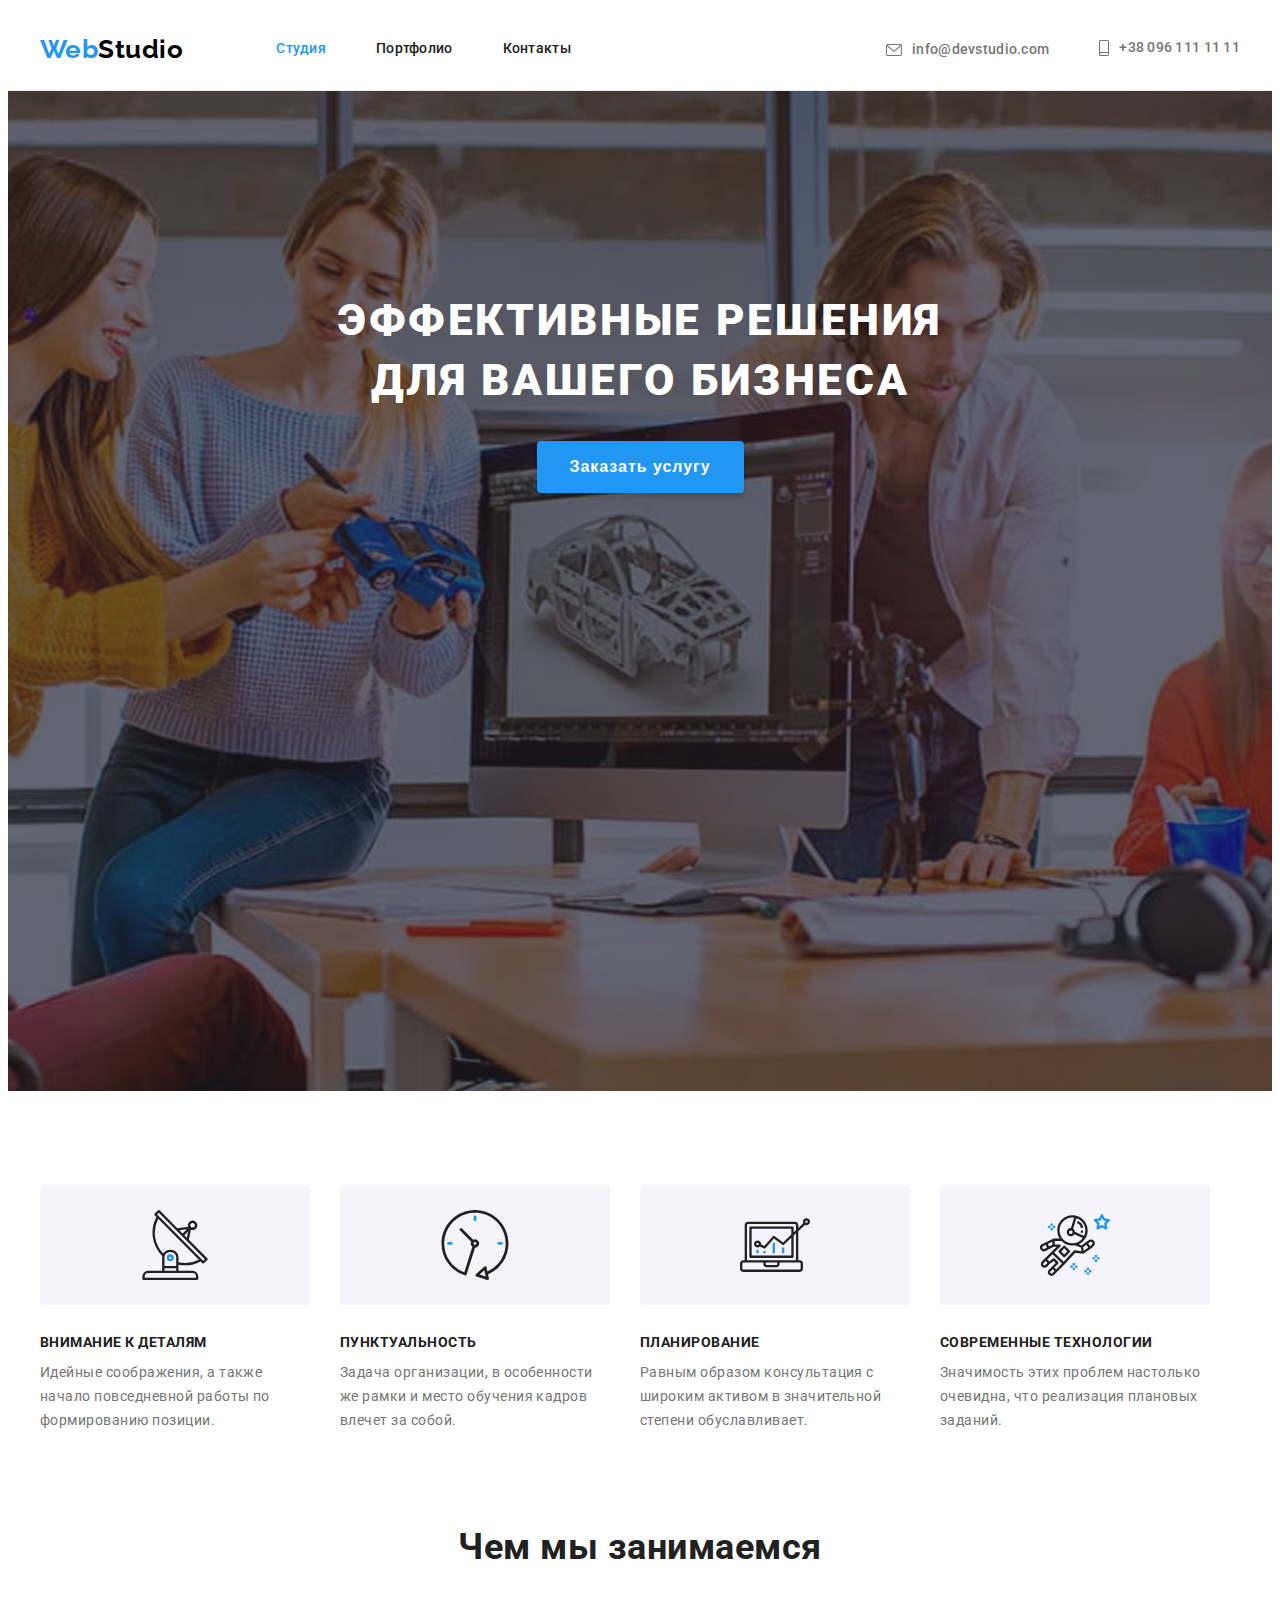
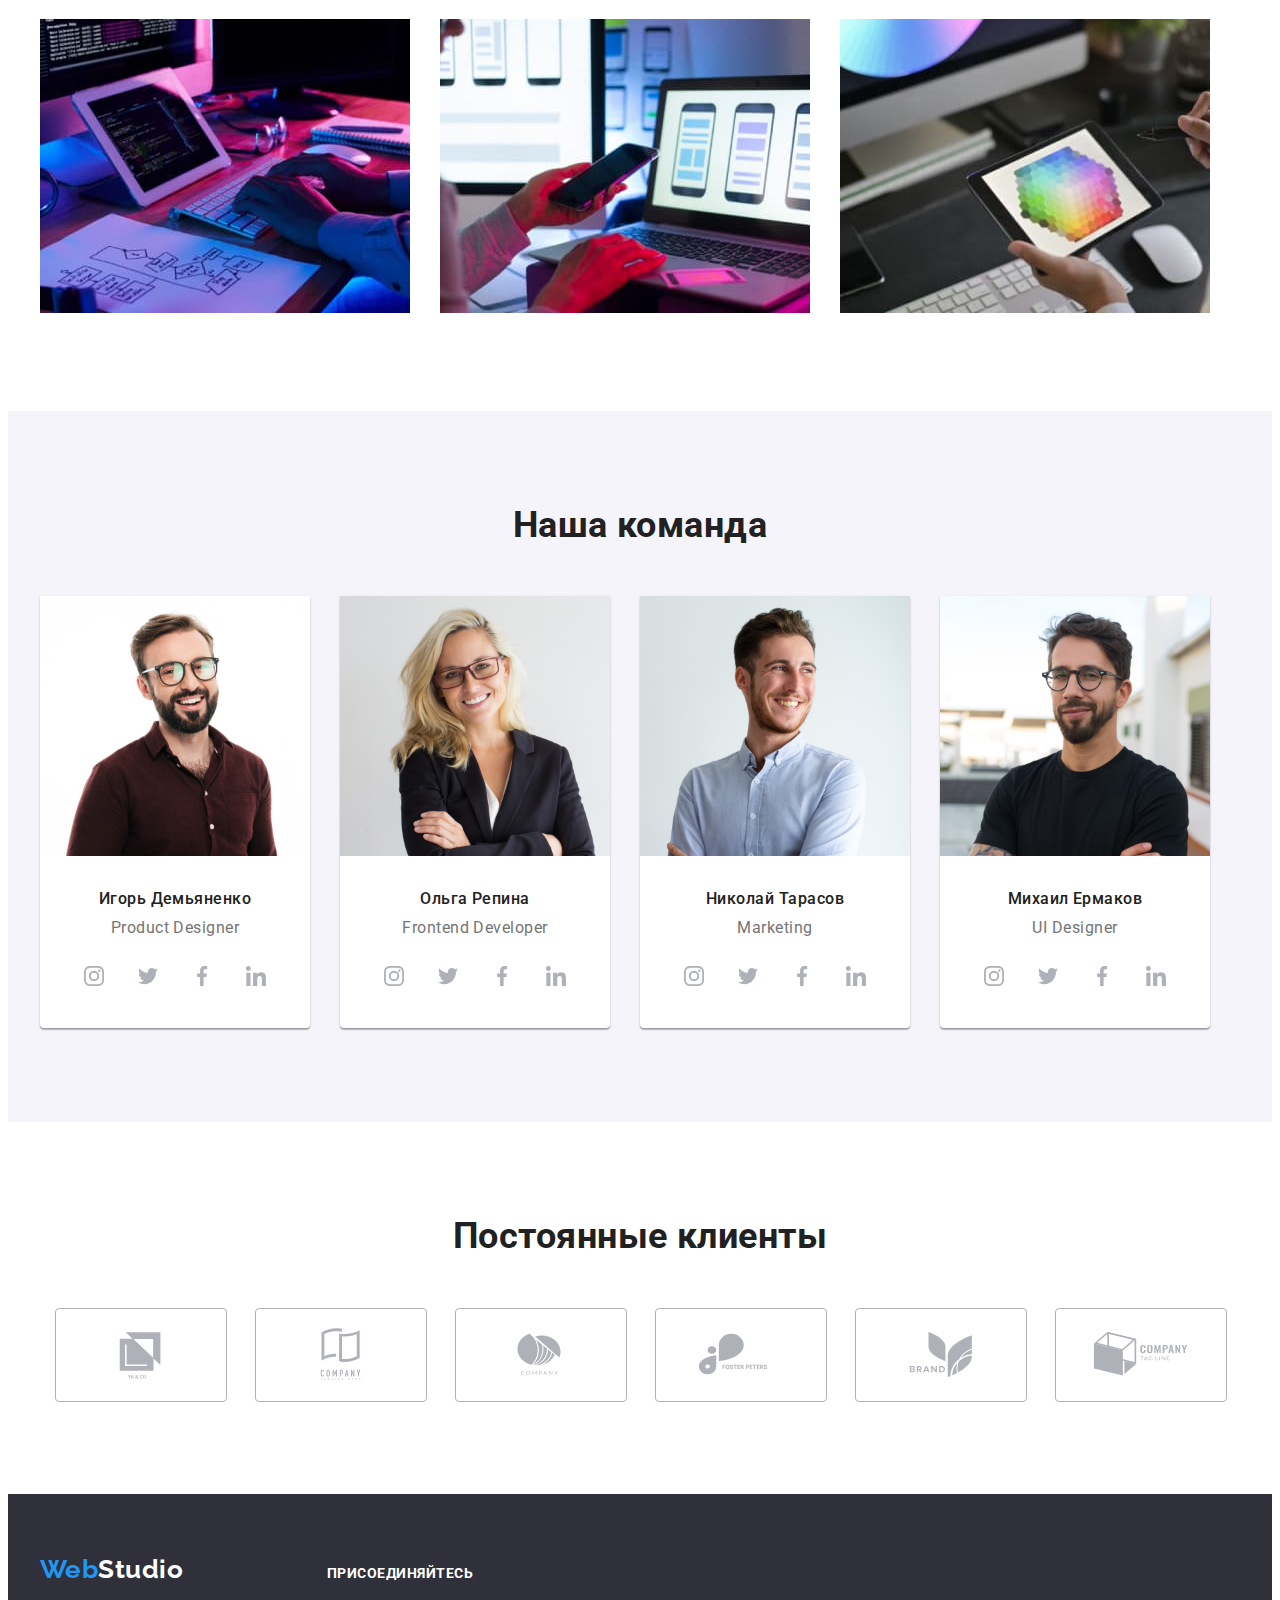
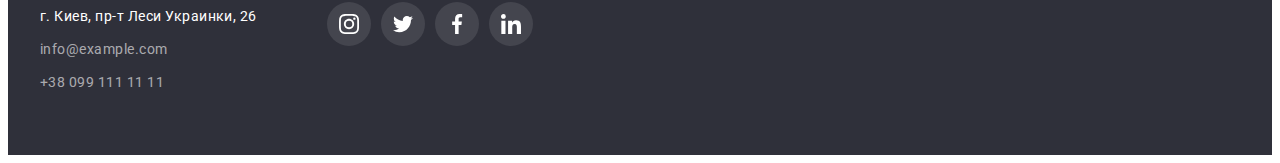
==== index.html @ 6a144b20 "add modul-4" ====
<!DOCTYPE html>
<html lang="ru">
  <head>
    <meta charset="UTF-8" />
    <meta http-equiv="X-UA-Compatible" content="IE=edge" />
    <meta name="viewport" content="width=device-width, initial-scale=1.0" />
    <link rel="preconnect" href="https://fonts.googleapis.com" />
    <link rel="preconnect" href="https://fonts.gstatic.com" crossorigin />
    <link
      href="https://fonts.googleapis.com/css2?family=Raleway:wght@700&family=Roboto:wght@400;500;700;900&display=swap"
      rel="stylesheet"
    />
    <title>Модуль 4</title>
    <link
      rel="stylesheet"
      href="https://cdnjs.cloudflare.com/ajax/libs/modern-normalize/1.1.0/modern-normalize.min.css"
      integrity="sha512-wpPYUAdjBVSE4KJnH1VR1HeZfpl1ub8YT/NKx4PuQ5NmX2tKuGu6U/JRp5y+Y8XG2tV+wKQpNHVUX03MfMFn9Q=="
      crossorigin="anonymous"
      referrerpolicy="no-referrer"
    />
    <link rel="stylesheet" href="./css/styles.css" />
  </head>
  <body>
    <!-- header -->
    <header class="header">
      <div class="container header-content">
        <nav class="container-nav">
          <a href="./index.html" class="header-logo link"><span class="header-logo-blue">Web</span>Studio</a>
          <ul class="header-list-nav list">
            <li class="header-item-nav"><a href="./index.html" class="header-link link current">Студия</a></li>
            <li class="header-item-nav"><a href="./portfolio.html" class="header-link link">Портфолио</a></li>
            <li class="header-item-nav"><a href="./index.html" class="header-link link">Контакты</a></li>
          </ul>
        </nav>
        <ul class="header-list-contact list">
          <li class="header-item-contact">
            <a href="mailto:info@devstudio.com" class="header-link-contact link">
              <svg class="icon-email" width="16" height="12">
                <use href="./imges/sprite.svg#icon-email"/></use></svg
              >info@devstudio.com</a
            >
          </li>
          <li class="header-item-contact">
            <a href="tel:+380961111111" class="header-link-contact link">
              <svg class="icon-tel" width="10" height="16">
                <use href="./imges/sprite.svg#icon-tel"></use></svg
              >+38 096 111 11 11</a
            >
          </li>
        </ul>
      </div>
    </header>

    <!-- hero -->
    <main>
      <section class="hero hero-container">
        <h1 class="hero-title">Эффективные решения для вашего бизнеса</h1>
        <button type="button" class="hero-button">Заказать услугу</button>
      </section>

      <!-- feature -->
      <section class="feature">
        <div class="container">
          <h2 class="feature-title hiden">Oсобености</h2>
          <ul class="feature-list list feature-content">
            <li class="feature-item">
              <div class="feature-icons">
                <svg width="70" height="70">
                  <use href="./imges/sprite.svg#icon-antenna"></use>
                </svg>
              </div>
              <h3 class="feature-item-title">Внимание к деталям</h3>
              <p class="feature-item-text">
                Идейные соображения, а также начало повседневной работы по формированию позиции.
              </p>
            </li>
            <li class="feature-item">
              <div class="feature-icons" >
                <svg width="70" height="70">
                  <use href="./imges/sprite.svg#icon-clock"></use>
                </svg>
              </div>
              <h3 class="feature-item-title">Пунктуальность</h3>
              <p class="feature-item-text">
                Задача организации, в особенности же рамки и место обучения кадров влечет за собой.
              </p>
            </li>
            <li class="feature-item">
              <div class="feature-icons" >
                <svg width="70" height="70">
                  <use href="./imges/sprite.svg#icon-diagram"></use>
                </svg>
              </div>
              <h3 class="feature-item-title">Планирование</h3>
              <p class="feature-item-text">
                Равным образом консультация с широким активом в значительной степени обуславливает.
              </p>
            </li>
            <li class="feature-item">
              <div class="feature-icons">
                <svg width="70" height="70">
                  <use href="./imges/sprite.svg#icon-astronaut"></use>
                </svg>
              </div>
              <h3 class="feature-item-title">Современные технологии</h3>
              <p class="feature-item-text">
                Значимость этих проблем настолько очевидна, что реализация плановых заданий.
              </p>
            </li>
          </ul>
        </div>
      </section>

      <!-- company -->
      <section class="company">
        <div class="container">
          <h2 class="company-title">Чем мы занимаемся</h2>
          <ul class="company-list list">
            <li class="company-item">
              <img src="./imges/about_company1.jpg" alt="пишет код на компьютере" width="370" height="294" />
            </li>
            <li class="company-item">
              <img src="./imges/about_company2.jpg" alt="выбирает макет на компьютере" width="370" height="294" />
            </li>
            <li class="company-item">
              <img src="./imges/about_company3.jpg" alt="выбирает цвет на планшете" width="370" height="294" />
            </li>
          </ul>
        </div>
      </section>

      <!-- team -->
      <section class="team">
        <div class="container">
          <h2 class="team-title">Наша команда</h2>
          <ul class="team-list list">
            <li class="team-item">
              <img
                src="./imges/our_team1.jpg"
                class="team-img"
                alt="Сотрудник компании - Игорь Демьяненко"
                width="270"
                height="260"
              />
              <div class="team-content">
                <h3 class="team-item-title">Игорь Демьяненко</h3>
                <p class="team-item-text" lang="en">Product Designer</p>

                <ul class="team-list-icons list">
                  <li class="team-item-icons">
                    <a class="team-link-icons" href="/" aria-label="ссылка на instagram">
                      <svg class="icon-instagram" width="20" height="20">
                        <use href="./imges/sprite.svg#icon-instagram"></use>
                      </svg>
                    </a>
                  </li>
                  <li class="team-item-icons">
                    <a class="team-link-icons" href="/" aria-label="ссылка на twitter">
                      <svg class="icon-twitter" width="20" height="20">
                        <use href="./imges/sprite.svg#icon-twitter"></use>
                      </svg>
                    </a>
                  </li>
                  <li class="team-item-icons">
                    <a class="team-link-icons" href="/" aria-label="ссылка на facebook">
                      <svg class="icon-facebook" width="20" height="20">
                        <use href="./imges/sprite.svg#icon-facebook"></use>
                      </svg>
                    </a>
                  </li>
                  <li class="team-item-icons">
                    <a class="team-link-icons" href="/" aria-label="ссылка на linkedin">
                      <svg class="icon-linkedin" width="20" height="20">
                        <use href="./imges/sprite.svg#icon-linkedin"></use>
                      </svg>
                    </a>
                  </li>
                </ul>
              </div>
            </li>
            <li class="team-item">
              <img
                src="./imges/our_team2.jpg"
                class="team-img"
                alt="Сотрудник компании - Ольга Репина"
                width="270"
                height="260"
              />
              <div class="team-content">
                <h3 class="team-item-title">Ольга Репина</h3>
                <p class="team-item-text" lang="en">Frontend Developer</p>

                <ul class="team-list-icons list">
                  <li class="team-item-icons">
                    <a class="team-link-icons" href="/" aria-label="ссылка на instagram">
                      <svg class="icon-instagram" width="20" height="20">
                        <use href="./imges/sprite.svg#icon-instagram"></use>
                      </svg>
                    </a>
                  </li>
                  <li class="team-item-icons">
                    <a class="team-link-icons" href="/" aria-label="ссылка на twitter">
                      <svg class="icon-twitter" width="20" height="20">
                        <use href="./imges/sprite.svg#icon-twitter"></use>
                      </svg>
                    </a>
                  </li>
                  <li class="team-item-icons">
                    <a class="team-link-icons" href="/" aria-label="ссылка на facebook">
                      <svg class="icon-facebook" width="20" height="20">
                        <use href="./imges/sprite.svg#icon-facebook"></use>
                      </svg>
                    </a>
                  </li>
                  <li class="team-item-icons">
                    <a class="team-link-icons" href="/" aria-label="ссылка на linkedin">
                      <svg class="icon-linkedin" width="20" height="20">
                        <use href="./imges/sprite.svg#icon-linkedin"></use>
                      </svg>
                    </a>
                  </li>
                </ul>
              </div>
            </li>
            <li class="team-item">
              <img
                src="./imges/our_team3.jpg"
                class="team-img"
                alt="Сотрудник компании - Николай Тарасов"
                width="270"
                height="260"
              />
              <div class="team-content">
                <h3 class="team-item-title">Николай Тарасов</h3>
                <p class="team-item-text" lang="en">Marketing</p>

                <ul class="team-list-icons list">
                  <li class="team-item-icons">
                    <a class="team-link-icons" href="/" aria-label="ссылка на instagram">
                      <svg class="icon-instagram" width="20" height="20">
                        <use href="./imges/sprite.svg#icon-instagram"></use>
                      </svg>
                    </a>
                  </li>
                  <li class="team-item-icons">
                    <a class="team-link-icons" href="/" aria-label="ссылка на twitter">
                      <svg class="icon-twitter" width="20" height="20">
                        <use href="./imges/sprite.svg#icon-twitter"></use>
                      </svg>
                    </a>
                  </li>
                  <li class="team-item-icons">
                    <a class="team-link-icons" href="/" aria-label="ссылка на facebook">
                      <svg class="icon-facebook" width="20" height="20">
                        <use href="./imges/sprite.svg#icon-facebook"></use>
                      </svg>
                    </a>
                  </li>
                  <li class="team-item-icons">
                    <a class="team-link-icons" href="/" aria-label="ссылка на linkedin">
                      <svg class="icon-linkedin" width="20" height="20">
                        <use href="./imges/sprite.svg#icon-linkedin"></use>
                      </svg>
                    </a>
                  </li>
                </ul>
              </div>
            </li>
            <li class="team-item">
              <img
                src="./imges/our_team4.jpg"
                class="team-img"
                alt="Сотрудник компании - Михаил Ермаков"
                width="270"
                height="260"
              />
              <div class="team-content">
                <h3 class="team-item-title">Михаил Ермаков</h3>
                <p class="team-item-text" lang="en">UI Designer</p>

                <ul class="team-list-icons list">
                  <li class="team-item-icons">
                    <a class="team-link-icons" href="/" aria-label="ссылка на instagram">
                      <svg class="icon-instagram" width="20" height="20">
                        <use href="./imges/sprite.svg#icon-instagram"></use>
                      </svg>
                    </a>
                  </li>
                  <li class="team-item-icons">
                    <a class="team-link-icons" href="/" aria-label="ссылка на twitter">
                      <svg class="icon-twitter" width="20" height="20">
                        <use href="./imges/sprite.svg#icon-twitter"></use>
                      </svg>
                    </a>
                  </li>
                  <li class="team-item-icons">
                    <a class="team-link-icons" href="/" aria-label="ссылка на facebook">
                      <svg class="icon-facebook" width="20" height="20">
                        <use href="./imges/sprite.svg#icon-facebook"></use>
                      </svg>
                    </a>
                  </li>
                  <li class="team-item-icons">
                    <a class="team-link-icons" href="/" aria-label="ссылка на linkedin">
                      <svg class="icon-linkedin" width="20" height="20">
                        <use href="./imges/sprite.svg#icon-linkedin"></use>
                      </svg>
                    </a>
                  </li>
                </ul>
              </div>
            </li>
          </ul>
        </div>
      </section>

      <!-- clients -->
      <section class="clients">
        <div class="container">
          <h2 class="clients-title">Постоянные клиенты</h2>
          <ul class="clients-list list">
            <li class="clients-item">
              <a class="clients-link link" href="/">
                <svg width="106" height="60">
                  <use href="./imges/sprite.svg#clients-icon-1"></use>
                </svg>
              </a>
            </li>
            <li class="clients-item">
              <a class="clients-link link" href="/">
                <svg width="106" height="60">
                  <use href="./imges/sprite.svg#clients-icon-2"></use>
                </svg>
              </a>
            </li>
            <li class="clients-item">
              <a class="clients-link link" href="/">
                <svg width="106" height="60">
                  <use href="./imges/sprite.svg#clients-icon-3"></use>
                </svg>
              </a>
            </li>
            <li class="clients-item">
              <a class="clients-link link" href="/">
                <svg width="106" height="60">
                  <use href="./imges/sprite.svg#clients-icon-4"></use>
                </svg>
              </a>
            </li>
            <li class="clients-item">
              <a class="clients-link link" href="/">
                <svg width="106" height="60">
                  <use href="./imges/sprite.svg#clients-icon-5"></use>
                </svg>
              </a>
            </li>
            <li class="clients-item">
              <a class="clients-link link" href="/">
                <svg width="106" height="60">
                  <use href="./imges/sprite.svg#clients-icon-6"></use>
                </svg>
              </a>
            </li>
          </ul>
        </div>
      </section>
    </main>

    <!-- footer -->
    <footer class="footer">
      <div class="container">
        <div class="footer-content">
          <a class="footer-logo link" href="./index.html"><span class="footer-logo-blue">Web</span>Studio</a>
          <address class="footer-address">
            <a
              href="https://goo.gl/maps/LMZink6fcVC9zRSU7"
              rel="noreferrer noopener nofollow"
              class="footer-link-address link"
              target="_blank"
              >г. Киев, пр-т Леси Украинки, 26</a
            >
          </address>
          <ul class="footer-list list">
            <li class="footer-item"><a href="mailto:info@example.com" class="footer-link link">info@example.com</a></li>
            <li class="footer-item"><a href="tel:+380991111111" class="footer-link link">+38 099 111 11 11</a></li>
          </ul>
        </div>
        <div class="footer-slogan">
          <h2 class="footer-title">присоединяйтесь</h2>
          <ul class="footer-list-icons list">
            <li class="footer-item-icons">
              <a class="footer-link-icons" href="/" aria-label="ссылка на instagram">
                <svg class="icon-instagram" width="20" height="20">
                  <use href="./imges/sprite.svg#icon-instagram"></use>
                </svg>
              </a>
            </li>
            <li class="footer-item-icons">
              <a class="footer-link-icons" href="/" aria-label="ссылка на twitter">
                <svg class="icon-twitter" width="20" height="20">
                  <use href="./imges/sprite.svg#icon-twitter"></use>
                </svg>
              </a>
            </li>
            <li class="footer-item-icons">
              <a class="footer-link-icons" href="/" aria-label="ссылка на facebook">
                <svg class="icon-facebook" width="20" height="20">
                  <use href="./imges/sprite.svg#icon-facebook"></use>
                </svg>
              </a>
            </li>
            <li class="footer-item-icons">
              <a class="footer-link-icons" href="/" aria-label="ссылка на linkedin">
                <svg class="icon-linkedin" width="20" height="20">
                  <use href="./imges/sprite.svg#icon-linkedin"></use>
                </svg>
              </a>
            </li>
          </ul>
        </div>
      </div>
    </footer>
  </body>
</html>
---- css/styles.css ----
:root {
  --team-background-color: #f5f4fa;
  --primory-title-color: #212121;
  --nav-text-color: #212121;
  --button-text-color: #212121;
  --secondary-title-color: #ffffff;
  --accent-button-text-color: #ffffff;
  --address-text-color: #ffffff;
  --hero-background-color: #2f303a;
  --footer-background-color: #2f303a;
  --all-text-color: #757575;
  --accent-color: #2196f3;
  --primory-logo-color: #2196f3;
  --secondary-logo-color: #000000;
  --footer-contact-color: rgba(255, 255, 255, 0.6);
  --header-contact-color: #757575;
  --feature-bc-icons: #f5f4fa;
  --icon-primory-color: #afb1b8;
  --icon-secondary-color: #ffffff;
  --border-color: #eeeeee;
}

body {
  font-family: "Roboto", sans-serif;
  color: var(--primory-title-color);
  letter-spacing: 0.03em;
}

p,
h1,
h2,
h3,
h4,
h5,
h6 {
  margin: 0;
}

ul {
  margin: 0;
  padding-left: 0;
}

.list {
  list-style: none;
}
.link {
  text-decoration: none;
}

.container {
  width: 1200px;
  margin: 0 auto;
  padding-left: 15px;
  padding-right: 15px;
}

.hiden {
  position: absolute;
  white-space: nowrap;
  width: 1px;
  height: 1px;
  overflow: hidden;
  border: 0;
  padding: 0;
  clip: rect(0 0 0 0);
  clip-path: inset(50%);
  margin: -1px;
}

/* ------------------------ header ------------------------*/
.header {
  border-bottom: 1px solid #ececec;
}

.header-content {
  display: flex;
  align-items: center;
}

.header-logo {
  padding-top: 24px;
  padding-bottom: 24px;
  font-family: "Raleway", sans-serif;
  font-weight: 700;
  font-size: 26px;
  line-height: 1.19;
  color: var(--secondary-logo-color);
  margin-right: 93px;
}

.container-nav {
  display: flex;
  align-items: center;
}

.header-logo-blue {
  color: var(--primory-logo-color);
}

.header-list-nav {
  display: flex;
}

.header-item-nav:not(:last-child) {
  margin-right: 50px;
}

.header-link {
  display: block;
  padding-top: 32px;
  padding-bottom: 32px;
  font-weight: 500;
  font-size: 14px;
  line-height: 1.14;
  letter-spacing: 0.02em;
  color: var(--nav-text-color);
}

.header-link:hover,
.header-link:focus {
  color: var(--accent-color);
}

.current {
  color: var(--accent-color);
}

.header-list-contact {
  display: flex;
  align-items: baseline;
  margin-left: auto;
}

.header-item-contact {
  margin-right: 50px;
}

.header-item-contact:last-child {
  margin-right: 0;
}

.header-link-contact {
  display: flex;
  align-items: center;
  width: 100%;
  height: 100%;
  padding-top: 32px;
  padding-bottom: 32px;
  font-weight: 500;
  font-size: 14px;
  line-height: 1.14;
  letter-spacing: 0.02em;
  color: var(--header-contact-color);
}

.header-link-contact:hover,
.header-link-contact:focus {
  color: var(--accent-color);
}

.icon-email,
.icon-tel {
  fill: currentColor;
  margin-right: 10px;
}
/* ------------------------ hero ------------------------*/

.hero {
  padding-top: 200px;
  padding-bottom: 200px;
  background-color: var(--hero-background-color);
}

.hero-container {
  max-width: 1600px;
  height: 600px;
  margin: 0 auto;
  background-image: linear-gradient(rgba(47, 48, 58, 0.4), rgba(47, 48, 58, 0.4)), url(../imges/hero.jpg);
  background-repeat: no-repeat;
  background-position: center;
  background-size: cover;
}

.hero-title {
  width: 669px;
  margin-bottom: 30px;
  font-weight: 900;
  font-size: 44px;
  line-height: 1.36;
  text-align: center;
  letter-spacing: 0.06em;
  text-transform: uppercase;
  color: var(--secondary-title-color);
  margin-right: auto;
  margin-left: auto;
}

.hero-button {
  margin: 0 auto;
  display: block;
  padding: 10px 32px;
  font-weight: 700;
  font-size: 16px;
  line-height: 1.88;
  cursor: pointer;
  text-align: center;
  letter-spacing: 0.06em;
  color: var(--accent-button-text-color);
  background-color: var(--accent-color);
  box-shadow: 0px 4px 4px rgba(0, 0, 0, 0.15);
  border-radius: 4px;
  border: 1px solid transparent;
}

/* ------------------------ feature ------------------------*/

.feature {
  padding-top: 94px;
}

.feature-content {
  display: flex;
}

.feature-item {
  width: 270px;
}

.feature-item:not(:last-child) {
  margin-right: 30px;
}

.feature-icons {
  background-color: var(--feature-bc-icons);
  height: 120px;
  display: flex;
  justify-content: center;
  align-items: center;
  border-radius: 4px;
  margin-bottom: 30px;
}

.feature-item-title {
  font-size: 14px;
  line-height: 1.14;
  text-transform: uppercase;
  margin-bottom: 10px;
}

.feature-item-text {
  font-size: 14px;
  line-height: 1.71;
  color: var(--all-text-color);
}

/* ------------------------ company ------------------------*/
.company {
  padding-top: 94px;
  padding-bottom: 94px;
}

.company-list {
  display: flex;
}

.company-item:not(:last-child) {
  margin-right: 30px;
}

.company-title {
  margin-bottom: 50px;
  font-size: 36px;
  line-height: 1.16;
  text-align: center;
}

/* ------------------------ team ------------------------*/
.team {
  padding-top: 94px;
  padding-bottom: 94px;
  background-color: var(--team-background-color);
}

.team-title {
  margin-bottom: 50px;
  font-size: 36px;
  line-height: 1.16;
  text-align: center;
}

.team-list {
  display: flex;
}

.team-item {
  width: 270px;
  background-color: #ffffff;
  box-shadow: 0px 1px 3px rgba(0, 0, 0, 0.12), 0px 1px 1px rgba(0, 0, 0, 0.14), 0px 2px 1px rgba(0, 0, 0, 0.2);
  border-radius: 0px 0px 4px 4px;
}

.team-item:not(:last-child) {
  margin-right: 30px;
}

.team-content {
  padding-top: 30px;
  padding-bottom: 30px;
}

.team-item-title {
  margin-bottom: 10px;
  font-weight: 500;
  font-size: 16px;
  line-height: 1.18;
  text-align: center;
}
.team-item-text {
  font-size: 16px;
  line-height: 1.18;
  text-align: center;
  color: var(--all-text-color);
}

.team-list-icons {
  display: flex;
  justify-content: center;
  margin-top: 16px;
}

.team-item-icons {
  width: 44px;
  height: 44px;
  margin-right: 10px;
}

.team-item-icons:last-child {
  margin-right: 0;
}

.team-link-icons {
  width: 100%;
  height: 100%;
  display: flex;
  justify-content: center;
  align-items: center;
  border-radius: 50%;
  fill: var(--icon-primory-color);
}

.team-link-icons:hover,
.team-link-icons:focus {
  background-color: var(--accent-color);
  fill: var(--icon-secondary-color);
}

/* ------------------------ clients ------------------------*/
.clients {
  padding-top: 94px;
  padding-bottom: 94px;
}

.clients-title {
  font-size: 36px;
  line-height: 1.16;
  text-align: center;
  color: var(--primory-title-color);
  margin-bottom: 50px;
}

.clients-list {
  display: flex;
  justify-content: center;
}

.clients-item {
  width: 170px;
  height: 92px;
  margin-right: 30px;
}

.clients-item:last-child {
  margin-right: 0;
}

.clients-link {
  width: 100%;
  height: 100%;
  display: flex;
  justify-content: center;
  align-items: center;
  border-radius: 4px;
  border: 1px solid #afb1b8;
  fill: var(--icon-primory-color);
}

.clients-link:hover,
.clients-link:focus {
  fill: var(--accent-color);
  border-color: var(--accent-color);
}

/* ------------------------ footer ------------------------*/
.footer {
  padding-top: 60px;
  padding-bottom: 60px;
  background-color: var(--footer-background-color);
}

.footer > .container {
  display: flex;
  align-items: baseline;
}

.footer-content {
  max-width: 376px;
  min-height: 112px;
  margin-right: 70px;
}

.footer-logo {
  display: block;
  margin-bottom: 20px;
  font-family: "Raleway", sans-serif;
  font-weight: 700;
  font-size: 26px;
  line-height: 1.19;
  color: #ffffff;
}

.footer-logo-blue {
  color: var(--primory-logo-color);
}

.footer-address {
  margin-bottom: 9px;
}

.footer-link-address {
  display: block;

  font-style: normal;
  font-size: 14px;
  line-height: 1.71;
  color: var(--address-text-color);
}

.footer-item:not(:last-child) {
  margin-bottom: 9px;
}

.footer-link {
  font-size: 14px;
  line-height: 1.71;
  color: var(--footer-contact-color);
}

.footer-link:hover,
.footer-link:focus {
  color: var(--accent-color);
}

.footer-title {
  margin-bottom: 20px;
  font-size: 14px;
  line-height: 1.14;
  text-transform: uppercase;
  color: var(--secondary-title-color);
}

.footer-list-icons {
  display: flex;
}

.footer-item-icons {
  width: 44px;
  height: 44px;
  margin-right: 10px;
}

.footer-item-icons:last-child {
  margin-right: 0;
}

.footer-link-icons {
  width: 100%;
  height: 100%;
  display: flex;
  justify-content: center;
  align-items: center;
  background-color: rgba(255, 255, 255, 0.1);
  fill: var(--icon-secondary-color);
  border-radius: 50%;
}

.footer-link-icons:hover,
.footer-link-icons:focus {
  background-color: var(--accent-color);
  border-radius: 50%;
}

/* ---------------------- portfolio ----------------------*/
.portfolio {
  padding-top: 94px;
  padding-bottom: 94px;
}

.portfolio-list-nav {
  display: block;
  display: flex;
  justify-content: center;
  margin-bottom: 50px;
}

.portfolio-item:not(:last-child) {
  margin-right: 8px;
}

.portfolio-button {
  padding: 6px 22px;
  cursor: pointer;
  font-weight: 500;
  font-size: 16px;
  line-height: 1.62;
  text-align: center;
  letter-spacing: 0.03em;
  color: var(--button-text-color);
  background-color: #f5f4fa;
  border-radius: 4px;
  border: 1px solid transparent;
}

.portfolio-button:hover,
.portfolio-button:focus {
  background-color: var(--accent-color);
  color: var(--accent-button-text-color);
  box-shadow: 0px 3px 1px rgba(0, 0, 0, 0.1), 0px 1px 2px rgba(0, 0, 0, 0.08), 0px 2px 2px rgba(0, 0, 0, 0.12);
}

/* ----------------------- product -----------------------*/
.product-list {
  display: flex;
  flex-flow: wrap;
  margin: -15px;
}

.product-item {
  width: 370px;
  margin: 15px;
}

.product-link {
  display: block;
  width: 100%;
  height: 100%;
}

.product-link:hover,
.product-link:focus {
  box-shadow: 0px 1px 1px rgba(0, 0, 0, 0.12), 0px 4px 4px rgba(0, 0, 0, 0.06), 1px 4px 6px rgba(0, 0, 0, 0.16);
}

.product-img {
  display: block;
}

.product-content {
  border-right: 1px solid var(--border-color);
  border-bottom: 1px solid var(--border-color);
  border-left: 1px solid var(--border-color);
  padding: 20px 24px;
}

.product-title-item {
  margin-bottom: 4px;
  font-size: 18px;
  line-height: 2;
  letter-spacing: 0.06em;
  color: var(--primory-title-color);
}

.product-text {
  font-size: 16px;
  line-height: 1.88;
  color: var(--all-text-color);
}
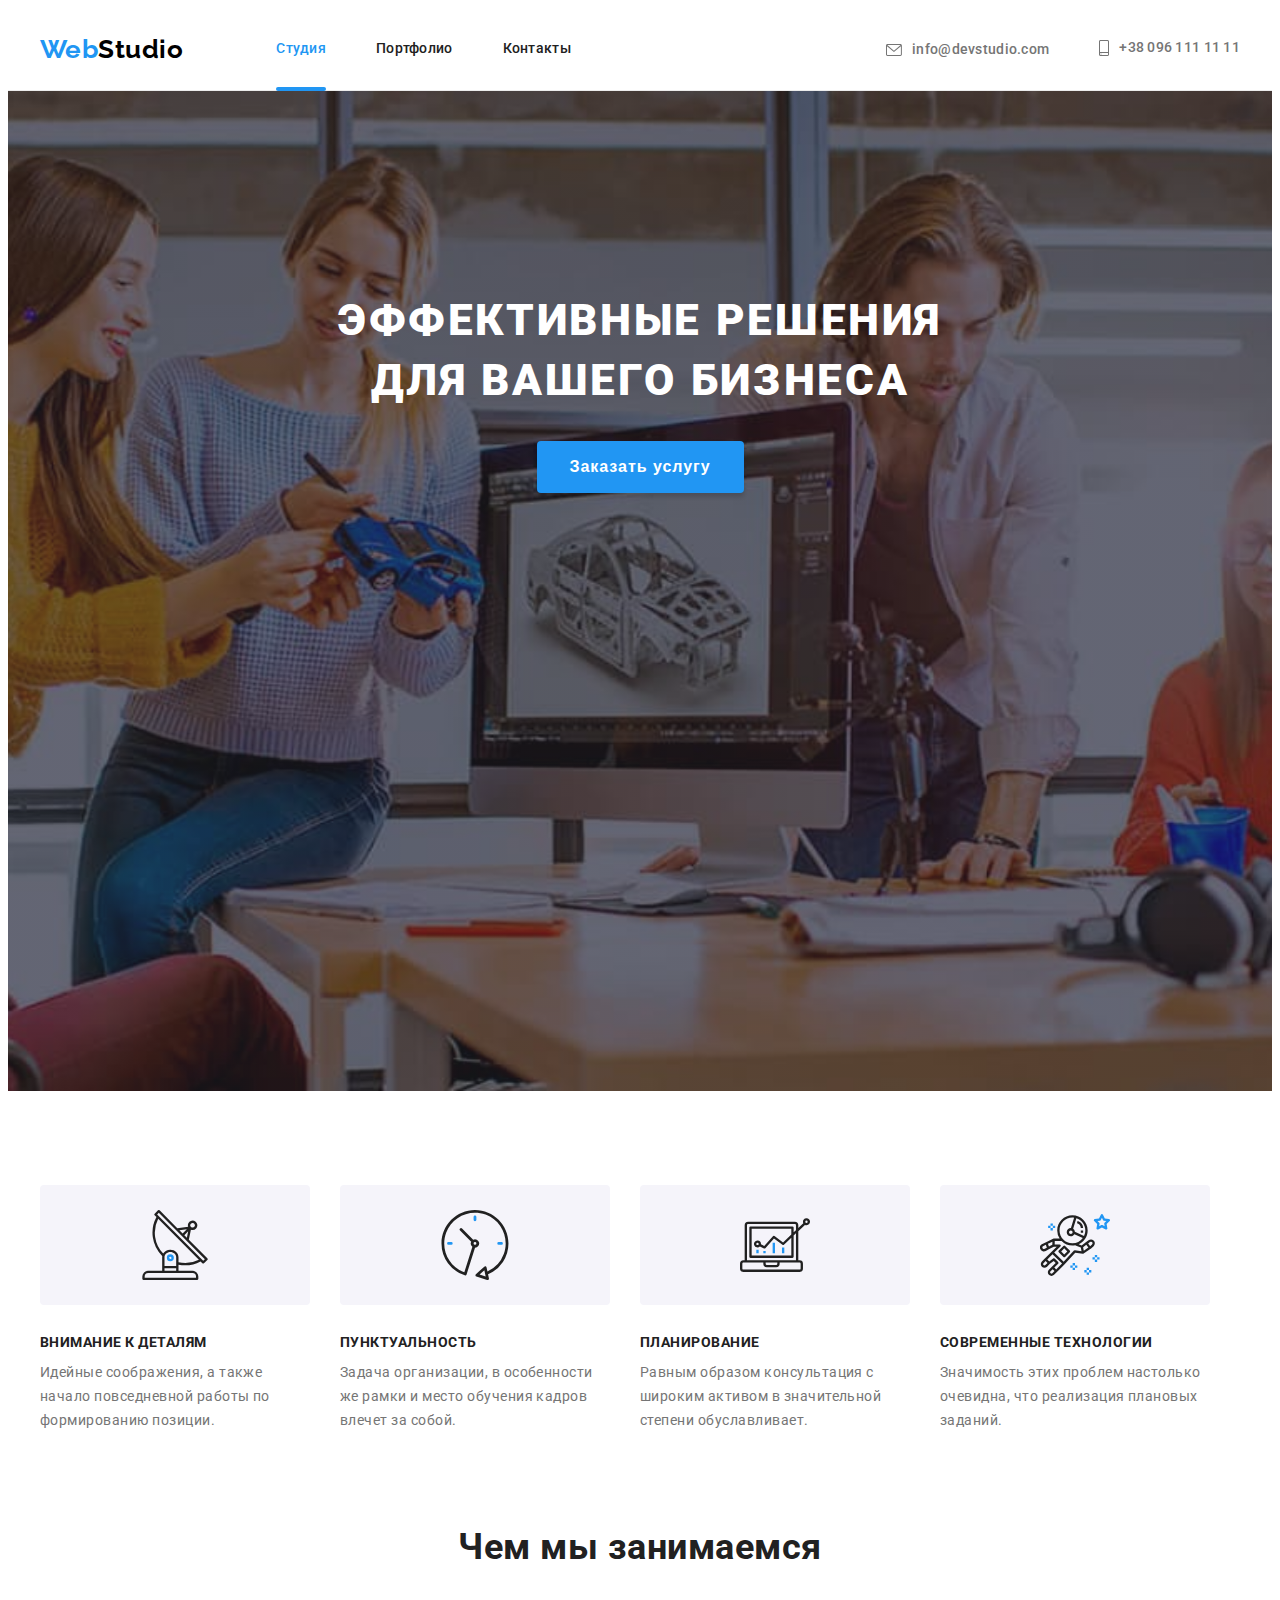
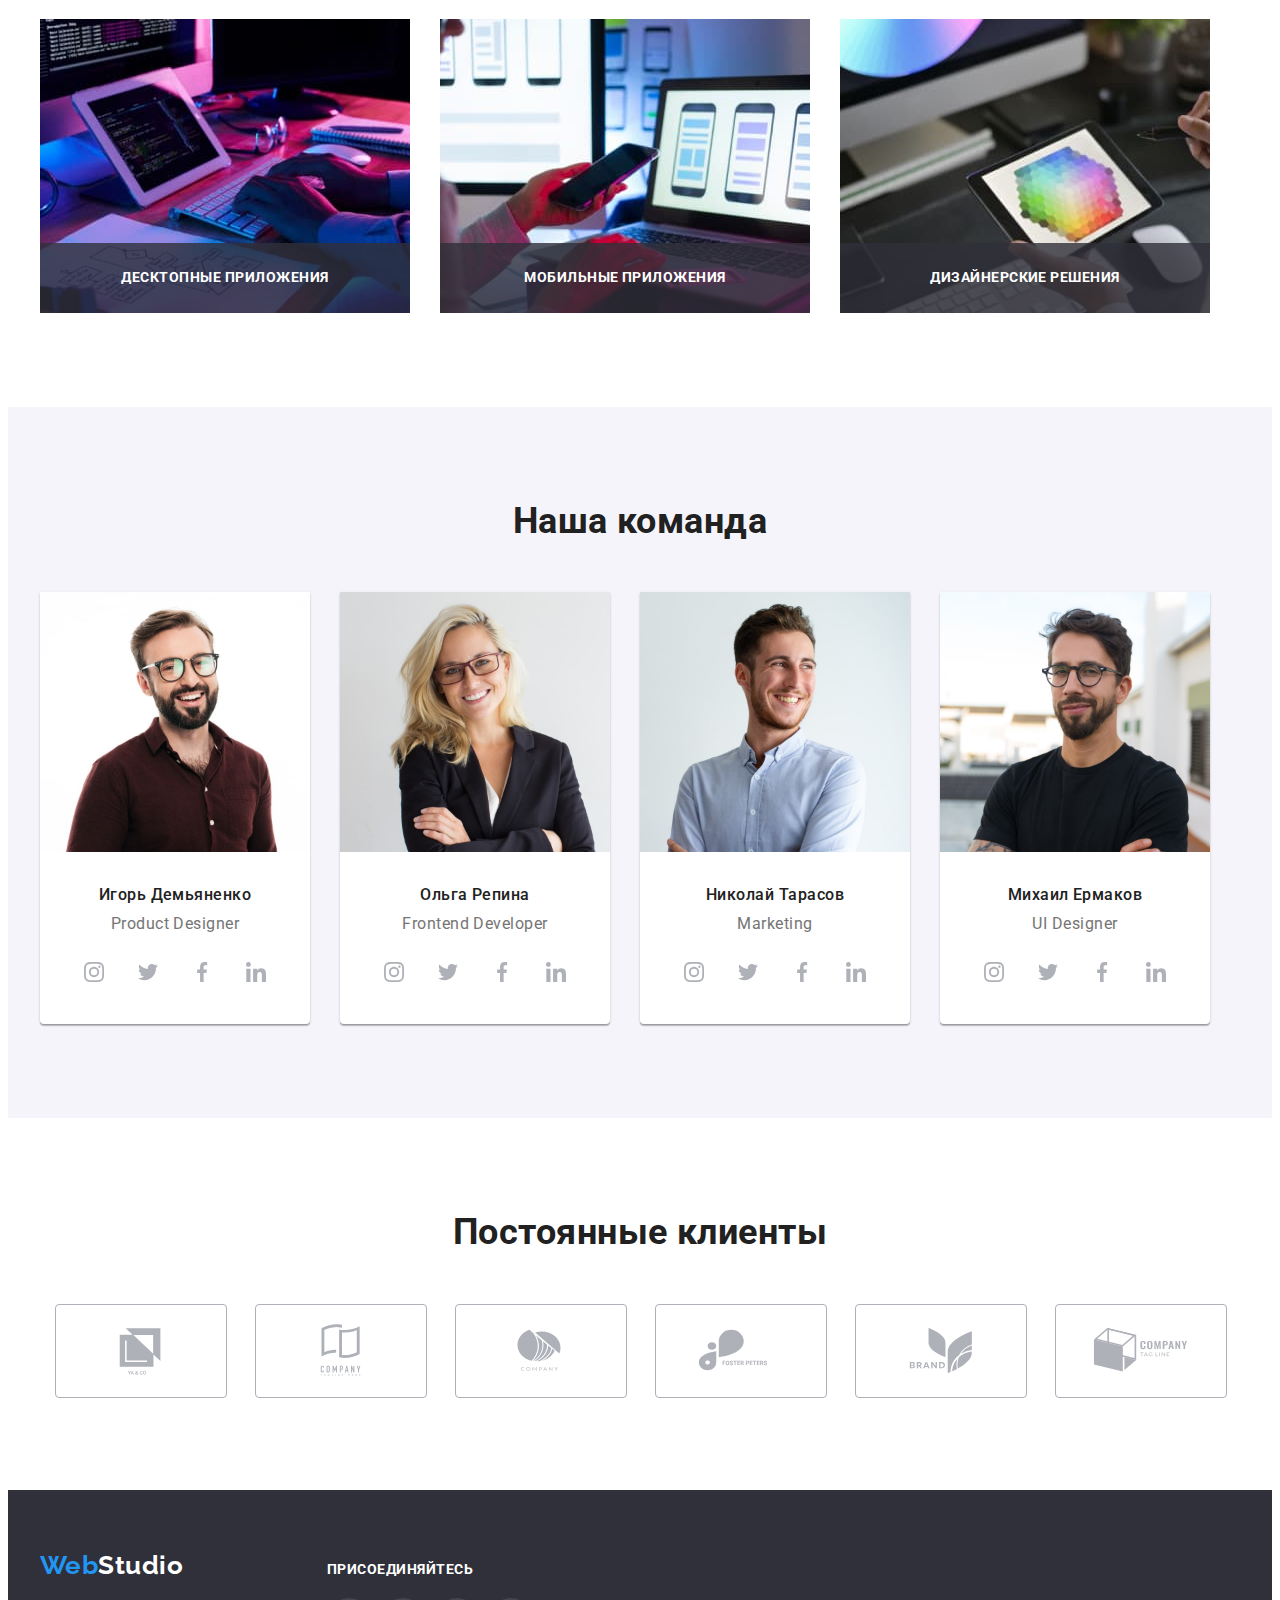
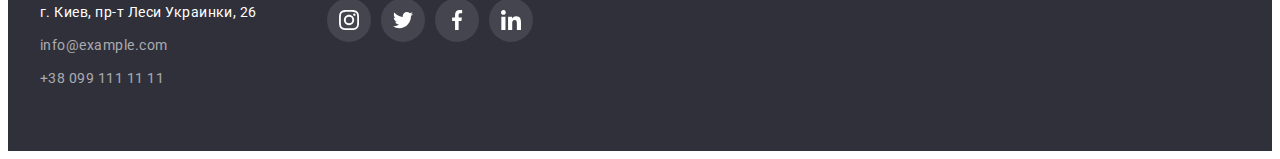
==== commit 10ef19e4: "add code html" ====
--- a/index.html
+++ b/index.html
@@ -10,7 +10,7 @@
       href="https://fonts.googleapis.com/css2?family=Raleway:wght@700&family=Roboto:wght@400;500;700;900&display=swap"
       rel="stylesheet"
     />
-    <title>Модуль 4</title>
+    <title>Модуль 5</title>
     <link
       rel="stylesheet"
       href="https://cdnjs.cloudflare.com/ajax/libs/modern-normalize/1.1.0/modern-normalize.min.css"
@@ -55,7 +55,7 @@
     <main>
       <section class="hero hero-container">
         <h1 class="hero-title">Эффективные решения для вашего бизнеса</h1>
-        <button type="button" class="hero-button">Заказать услугу</button>
+        <button type="button" class="hero-button" data-modal-open>Заказать услугу</button>
       </section>
 
       <!-- feature -->
@@ -64,7 +64,7 @@
           <h2 class="feature-title hiden">Oсобености</h2>
           <ul class="feature-list list feature-content">
             <li class="feature-item">
-              <div class="feature-icons">
+              <div class="feature-icons flex">
                 <svg width="70" height="70">
                   <use href="./imges/sprite.svg#icon-antenna"></use>
                 </svg>
@@ -75,7 +75,7 @@
               </p>
             </li>
             <li class="feature-item">
-              <div class="feature-icons" >
+              <div class="feature-icons flex" >
                 <svg width="70" height="70">
                   <use href="./imges/sprite.svg#icon-clock"></use>
                 </svg>
@@ -86,7 +86,7 @@
               </p>
             </li>
             <li class="feature-item">
-              <div class="feature-icons" >
+              <div class="feature-icons flex" >
                 <svg width="70" height="70">
                   <use href="./imges/sprite.svg#icon-diagram"></use>
                 </svg>
@@ -97,7 +97,7 @@
               </p>
             </li>
             <li class="feature-item">
-              <div class="feature-icons">
+              <div class="feature-icons flex">
                 <svg width="70" height="70">
                   <use href="./imges/sprite.svg#icon-astronaut"></use>
                 </svg>
@@ -112,25 +112,40 @@
       </section>
 
       <!-- company -->
-      <section class="company">
+      <section class="company section">
         <div class="container">
           <h2 class="company-title">Чем мы занимаемся</h2>
           <ul class="company-list list">
             <li class="company-item">
+              <div class="company-position">
               <img src="./imges/about_company1.jpg" alt="пишет код на компьютере" width="370" height="294" />
+              <div class="company-label">
+                <h3 class="company-label-text flex">Десктопные приложения</h3>
+              </div>
+              </div>
             </li>
             <li class="company-item">
+              <div class="company-position">
               <img src="./imges/about_company2.jpg" alt="выбирает макет на компьютере" width="370" height="294" />
+              <div class="company-label">
+                <h3 class="company-label-text flex">Мобильные приложения</h3>
+              </div>
+              </div>
             </li>
             <li class="company-item">
+              <div class="company-position">
               <img src="./imges/about_company3.jpg" alt="выбирает цвет на планшете" width="370" height="294" />
+              <div class="company-label">
+                <h3 class="company-label-text flex">Дизайнерские решения</h3>
+              </div>
+              </div>
             </li>
           </ul>
         </div>
       </section>
 
       <!-- team -->
-      <section class="team">
+      <section class="team section">
         <div class="container">
           <h2 class="team-title">Наша команда</h2>
           <ul class="team-list list">
@@ -148,28 +163,28 @@
 
                 <ul class="team-list-icons list">
                   <li class="team-item-icons">
-                    <a class="team-link-icons" href="/" aria-label="ссылка на instagram">
+                    <a class="team-link-icons flex" href="/" aria-label="ссылка на instagram">
                       <svg class="icon-instagram" width="20" height="20">
                         <use href="./imges/sprite.svg#icon-instagram"></use>
                       </svg>
                     </a>
                   </li>
                   <li class="team-item-icons">
-                    <a class="team-link-icons" href="/" aria-label="ссылка на twitter">
+                    <a class="team-link-icons flex" href="/" aria-label="ссылка на twitter">
                       <svg class="icon-twitter" width="20" height="20">
                         <use href="./imges/sprite.svg#icon-twitter"></use>
                       </svg>
                     </a>
                   </li>
                   <li class="team-item-icons">
-                    <a class="team-link-icons" href="/" aria-label="ссылка на facebook">
+                    <a class="team-link-icons flex" href="/" aria-label="ссылка на facebook">
                       <svg class="icon-facebook" width="20" height="20">
                         <use href="./imges/sprite.svg#icon-facebook"></use>
                       </svg>
                     </a>
                   </li>
                   <li class="team-item-icons">
-                    <a class="team-link-icons" href="/" aria-label="ссылка на linkedin">
+                    <a class="team-link-icons flex" href="/" aria-label="ссылка на linkedin">
                       <svg class="icon-linkedin" width="20" height="20">
                         <use href="./imges/sprite.svg#icon-linkedin"></use>
                       </svg>
@@ -192,28 +207,28 @@
 
                 <ul class="team-list-icons list">
                   <li class="team-item-icons">
-                    <a class="team-link-icons" href="/" aria-label="ссылка на instagram">
+                    <a class="team-link-icons flex" href="/" aria-label="ссылка на instagram">
                       <svg class="icon-instagram" width="20" height="20">
                         <use href="./imges/sprite.svg#icon-instagram"></use>
                       </svg>
                     </a>
                   </li>
                   <li class="team-item-icons">
-                    <a class="team-link-icons" href="/" aria-label="ссылка на twitter">
+                    <a class="team-link-icons flex" href="/" aria-label="ссылка на twitter">
                       <svg class="icon-twitter" width="20" height="20">
                         <use href="./imges/sprite.svg#icon-twitter"></use>
                       </svg>
                     </a>
                   </li>
                   <li class="team-item-icons">
-                    <a class="team-link-icons" href="/" aria-label="ссылка на facebook">
+                    <a class="team-link-icons flex" href="/" aria-label="ссылка на facebook">
                       <svg class="icon-facebook" width="20" height="20">
                         <use href="./imges/sprite.svg#icon-facebook"></use>
                       </svg>
                     </a>
                   </li>
                   <li class="team-item-icons">
-                    <a class="team-link-icons" href="/" aria-label="ссылка на linkedin">
+                    <a class="team-link-icons flex" href="/" aria-label="ссылка на linkedin">
                       <svg class="icon-linkedin" width="20" height="20">
                         <use href="./imges/sprite.svg#icon-linkedin"></use>
                       </svg>
@@ -236,28 +251,28 @@
 
                 <ul class="team-list-icons list">
                   <li class="team-item-icons">
-                    <a class="team-link-icons" href="/" aria-label="ссылка на instagram">
+                    <a class="team-link-icons flex" href="/" aria-label="ссылка на instagram">
                       <svg class="icon-instagram" width="20" height="20">
                         <use href="./imges/sprite.svg#icon-instagram"></use>
                       </svg>
                     </a>
                   </li>
                   <li class="team-item-icons">
-                    <a class="team-link-icons" href="/" aria-label="ссылка на twitter">
+                    <a class="team-link-icons flex" href="/" aria-label="ссылка на twitter">
                       <svg class="icon-twitter" width="20" height="20">
                         <use href="./imges/sprite.svg#icon-twitter"></use>
                       </svg>
                     </a>
                   </li>
                   <li class="team-item-icons">
-                    <a class="team-link-icons" href="/" aria-label="ссылка на facebook">
+                    <a class="team-link-icons flex" href="/" aria-label="ссылка на facebook">
                       <svg class="icon-facebook" width="20" height="20">
                         <use href="./imges/sprite.svg#icon-facebook"></use>
                       </svg>
                     </a>
                   </li>
                   <li class="team-item-icons">
-                    <a class="team-link-icons" href="/" aria-label="ссылка на linkedin">
+                    <a class="team-link-icons flex" href="/" aria-label="ссылка на linkedin">
                       <svg class="icon-linkedin" width="20" height="20">
                         <use href="./imges/sprite.svg#icon-linkedin"></use>
                       </svg>
@@ -280,28 +295,28 @@
 
                 <ul class="team-list-icons list">
                   <li class="team-item-icons">
-                    <a class="team-link-icons" href="/" aria-label="ссылка на instagram">
+                    <a class="team-link-icons flex" href="/" aria-label="ссылка на instagram">
                       <svg class="icon-instagram" width="20" height="20">
                         <use href="./imges/sprite.svg#icon-instagram"></use>
                       </svg>
                     </a>
                   </li>
                   <li class="team-item-icons">
-                    <a class="team-link-icons" href="/" aria-label="ссылка на twitter">
+                    <a class="team-link-icons flex" href="/" aria-label="ссылка на twitter">
                       <svg class="icon-twitter" width="20" height="20">
                         <use href="./imges/sprite.svg#icon-twitter"></use>
                       </svg>
                     </a>
                   </li>
                   <li class="team-item-icons">
-                    <a class="team-link-icons" href="/" aria-label="ссылка на facebook">
+                    <a class="team-link-icons flex" href="/" aria-label="ссылка на facebook">
                       <svg class="icon-facebook" width="20" height="20">
                         <use href="./imges/sprite.svg#icon-facebook"></use>
                       </svg>
                     </a>
                   </li>
                   <li class="team-item-icons">
-                    <a class="team-link-icons" href="/" aria-label="ссылка на linkedin">
+                    <a class="team-link-icons flex" href="/" aria-label="ссылка на linkedin">
                       <svg class="icon-linkedin" width="20" height="20">
                         <use href="./imges/sprite.svg#icon-linkedin"></use>
                       </svg>
@@ -315,47 +330,47 @@
       </section>
 
       <!-- clients -->
-      <section class="clients">
+      <section class="clients section">
         <div class="container">
           <h2 class="clients-title">Постоянные клиенты</h2>
           <ul class="clients-list list">
             <li class="clients-item">
-              <a class="clients-link link" href="/">
+              <a class="clients-link link flex" href="/">
                 <svg width="106" height="60">
                   <use href="./imges/sprite.svg#clients-icon-1"></use>
                 </svg>
               </a>
             </li>
             <li class="clients-item">
-              <a class="clients-link link" href="/">
+              <a class="clients-link link flex" href="/">
                 <svg width="106" height="60">
                   <use href="./imges/sprite.svg#clients-icon-2"></use>
                 </svg>
               </a>
             </li>
             <li class="clients-item">
-              <a class="clients-link link" href="/">
+              <a class="clients-link link flex" href="/">
                 <svg width="106" height="60">
                   <use href="./imges/sprite.svg#clients-icon-3"></use>
                 </svg>
               </a>
             </li>
             <li class="clients-item">
-              <a class="clients-link link" href="/">
+              <a class="clients-link link flex" href="/">
                 <svg width="106" height="60">
                   <use href="./imges/sprite.svg#clients-icon-4"></use>
                 </svg>
               </a>
             </li>
             <li class="clients-item">
-              <a class="clients-link link" href="/">
+              <a class="clients-link link flex" href="/">
                 <svg width="106" height="60">
                   <use href="./imges/sprite.svg#clients-icon-5"></use>
                 </svg>
               </a>
             </li>
             <li class="clients-item">
-              <a class="clients-link link" href="/">
+              <a class="clients-link link flex" href="/">
                 <svg width="106" height="60">
                   <use href="./imges/sprite.svg#clients-icon-6"></use>
                 </svg>
@@ -389,28 +404,28 @@
           <h2 class="footer-title">присоединяйтесь</h2>
           <ul class="footer-list-icons list">
             <li class="footer-item-icons">
-              <a class="footer-link-icons" href="/" aria-label="ссылка на instagram">
+              <a class="footer-link-icons flex" href="/" aria-label="ссылка на instagram">
                 <svg class="icon-instagram" width="20" height="20">
                   <use href="./imges/sprite.svg#icon-instagram"></use>
                 </svg>
               </a>
             </li>
             <li class="footer-item-icons">
-              <a class="footer-link-icons" href="/" aria-label="ссылка на twitter">
+              <a class="footer-link-icons flex" href="/" aria-label="ссылка на twitter">
                 <svg class="icon-twitter" width="20" height="20">
                   <use href="./imges/sprite.svg#icon-twitter"></use>
                 </svg>
               </a>
             </li>
             <li class="footer-item-icons">
-              <a class="footer-link-icons" href="/" aria-label="ссылка на facebook">
+              <a class="footer-link-icons flex" href="/" aria-label="ссылка на facebook">
                 <svg class="icon-facebook" width="20" height="20">
                   <use href="./imges/sprite.svg#icon-facebook"></use>
                 </svg>
               </a>
             </li>
             <li class="footer-item-icons">
-              <a class="footer-link-icons" href="/" aria-label="ссылка на linkedin">
+              <a class="footer-link-icons flex" href="/" aria-label="ссылка на linkedin">
                 <svg class="icon-linkedin" width="20" height="20">
                   <use href="./imges/sprite.svg#icon-linkedin"></use>
                 </svg>
@@ -420,5 +435,16 @@
         </div>
       </div>
     </footer>
+    <div class="backdrop is-hidden" data-modal>
+      <div class="modal">
+        <button class="modal-close flex" data-modal-close>
+          <svg width="18" height="18">
+            <use href="./imges/sprite.svg#icon-close"></use>
+          </svg>
+        </button>
+        <p class="flex">Lorem ipsum dolor sit, amet consectetur adipisicing elit. Velit, eligendi aspernatur natus excepturi exercitationem porro minima cum inventore consequatur. Nam fugit omnis quasi repellat modi recusandae veritatis expedita itaque quod deleniti ea eos numquam laborum voluptatem, rerum fugiat maiores tenetur vero, harum officia corrupti consectetur doloremque eaque. Vero eum in explicabo at. Possimus aspernatur ipsam mollitia tempora officiis, tempore, sunt doloremque quidem ullam ipsum cum optio eveniet earum minus perspiciatis facilis recusandae culpa quibusdam sequi necessitatibus laudantium odit soluta! Reiciendis fuga excepturi unde, ab magnam repellendus consectetur! Fugiat ipsam natus nesciunt tempore eaque sed voluptatem placeat facere possimus, minima, sunt assumenda libero enim! Laudantium impedit maiores magnam est eligendi non corrupti tempore neque, dolorem voluptatum corporis perferendis ea ipsa. Quod, tenetur amet ipsam odit blanditiis aut saepe quaerat, quam consequuntur, accusamus ipsa? Perspiciatis maiores quisquam, nesciunt quasi, ullam eos expedita, quidem id repellat at facere dignissimos reiciendis facilis ipsum dolore.</p>
+      </div>
+    </div>
+    <script src="./js/modal.js"></script>
   </body>
 </html>
--- a/css/styles.css
+++ b/css/styles.css
@@ -18,6 +18,7 @@
   --icon-primory-color: #afb1b8;
   --icon-secondary-color: #ffffff;
   --border-color: #eeeeee;
+  --product-description-color: #ffffff;
 }
 
 body {
@@ -53,6 +54,11 @@
   margin: 0 auto;
   padding-left: 15px;
   padding-right: 15px;
+}
+
+.section {
+  padding-top: 94px;
+  padding-bottom: 94px;
 }
 
 .hiden {
@@ -68,6 +74,12 @@
   margin: -1px;
 }
 
+.flex {
+  display: flex;
+  justify-content: center;
+  align-items: center;
+}
+
 /* ------------------------ header ------------------------*/
 .header {
   border-bottom: 1px solid #ececec;
@@ -81,12 +93,13 @@
 .header-logo {
   padding-top: 24px;
   padding-bottom: 24px;
+  margin-right: 93px;
+
   font-family: "Raleway", sans-serif;
   font-weight: 700;
   font-size: 26px;
   line-height: 1.19;
   color: var(--secondary-logo-color);
-  margin-right: 93px;
 }
 
 .container-nav {
@@ -110,11 +123,14 @@
   display: block;
   padding-top: 32px;
   padding-bottom: 32px;
+
   font-weight: 500;
   font-size: 14px;
   line-height: 1.14;
   letter-spacing: 0.02em;
   color: var(--nav-text-color);
+
+  transition: color 250ms cubic-bezier(0.4, 0, 0.2, 1);
 }
 
 .header-link:hover,
@@ -123,7 +139,21 @@
 }
 
 .current {
+  position: relative;
   color: var(--accent-color);
+}
+
+.current::after {
+  position: absolute;
+  bottom: 0;
+  display: block;
+  content: "";
+  width: 100%;
+  height: 4px;
+  margin-bottom: -2px;
+
+  border-radius: 2px;
+  background-color: var(--accent-color);
 }
 
 .header-list-contact {
@@ -147,11 +177,14 @@
   height: 100%;
   padding-top: 32px;
   padding-bottom: 32px;
+
   font-weight: 500;
   font-size: 14px;
   line-height: 1.14;
   letter-spacing: 0.02em;
   color: var(--header-contact-color);
+
+  transition: color 250ms cubic-bezier(0.4, 0, 0.2, 1);
 }
 
 .header-link-contact:hover,
@@ -176,6 +209,7 @@
   max-width: 1600px;
   height: 600px;
   margin: 0 auto;
+
   background-image: linear-gradient(rgba(47, 48, 58, 0.4), rgba(47, 48, 58, 0.4)), url(../imges/hero.jpg);
   background-repeat: no-repeat;
   background-position: center;
@@ -185,6 +219,9 @@
 .hero-title {
   width: 669px;
   margin-bottom: 30px;
+  margin-right: auto;
+  margin-left: auto;
+
   font-weight: 900;
   font-size: 44px;
   line-height: 1.36;
@@ -192,14 +229,13 @@
   letter-spacing: 0.06em;
   text-transform: uppercase;
   color: var(--secondary-title-color);
-  margin-right: auto;
-  margin-left: auto;
 }
 
 .hero-button {
+  display: block;
   margin: 0 auto;
-  display: block;
   padding: 10px 32px;
+
   font-weight: 700;
   font-size: 16px;
   line-height: 1.88;
@@ -232,20 +268,18 @@
 }
 
 .feature-icons {
+  margin-bottom: 30px;
+  height: 120px;
+
+  border-radius: 4px;
   background-color: var(--feature-bc-icons);
-  height: 120px;
-  display: flex;
-  justify-content: center;
-  align-items: center;
-  border-radius: 4px;
-  margin-bottom: 30px;
 }
 
 .feature-item-title {
+  margin-bottom: 10px;
   font-size: 14px;
   line-height: 1.14;
   text-transform: uppercase;
-  margin-bottom: 10px;
 }
 
 .feature-item-text {
@@ -255,19 +289,6 @@
 }
 
 /* ------------------------ company ------------------------*/
-.company {
-  padding-top: 94px;
-  padding-bottom: 94px;
-}
-
-.company-list {
-  display: flex;
-}
-
-.company-item:not(:last-child) {
-  margin-right: 30px;
-}
-
 .company-title {
   margin-bottom: 50px;
   font-size: 36px;
@@ -275,10 +296,41 @@
   text-align: center;
 }
 
+.company-list {
+  display: flex;
+}
+
+.company-item:not(:last-child) {
+  margin-right: 30px;
+}
+
+.company-position {
+  position: relative;
+  width: 100%;
+  height: 294px;
+}
+
+.company-label {
+  position: absolute;
+  bottom: 0;
+
+  width: 100%;
+  height: 70px;
+  background-color: rgba(47, 48, 58, 0.8);
+}
+
+.company-label-text {
+  width: 100%;
+  height: 100%;
+
+  font-size: 14px;
+  line-height: 1.14;
+  text-transform: uppercase;
+  color: var(--secondary-title-color);
+}
+
 /* ------------------------ team ------------------------*/
 .team {
-  padding-top: 94px;
-  padding-bottom: 94px;
   background-color: var(--team-background-color);
 }
 
@@ -342,11 +394,11 @@
 .team-link-icons {
   width: 100%;
   height: 100%;
-  display: flex;
-  justify-content: center;
-  align-items: center;
+
   border-radius: 50%;
   fill: var(--icon-primory-color);
+
+  transition: background-color 250ms cubic-bezier(0.4, 0, 0.2, 1), fill 250ms cubic-bezier(0.4, 0, 0.2, 1);
 }
 
 .team-link-icons:hover,
@@ -356,11 +408,6 @@
 }
 
 /* ------------------------ clients ------------------------*/
-.clients {
-  padding-top: 94px;
-  padding-bottom: 94px;
-}
-
 .clients-title {
   font-size: 36px;
   line-height: 1.16;
@@ -387,12 +434,12 @@
 .clients-link {
   width: 100%;
   height: 100%;
-  display: flex;
-  justify-content: center;
-  align-items: center;
+
   border-radius: 4px;
   border: 1px solid #afb1b8;
   fill: var(--icon-primory-color);
+
+  transition: border-color 250ms cubic-bezier(0.4, 0, 0.2, 1), fill 250ms cubic-bezier(0.4, 0, 0.2, 1);
 }
 
 .clients-link:hover,
@@ -422,6 +469,7 @@
 .footer-logo {
   display: block;
   margin-bottom: 20px;
+
   font-family: "Raleway", sans-serif;
   font-weight: 700;
   font-size: 26px;
@@ -439,7 +487,6 @@
 
 .footer-link-address {
   display: block;
-
   font-style: normal;
   font-size: 14px;
   line-height: 1.71;
@@ -454,6 +501,8 @@
   font-size: 14px;
   line-height: 1.71;
   color: var(--footer-contact-color);
+
+  transition: color 250ms cubic-bezier(0.4, 0, 0.2, 1);
 }
 
 .footer-link:hover,
@@ -486,12 +535,12 @@
 .footer-link-icons {
   width: 100%;
   height: 100%;
-  display: flex;
-  justify-content: center;
-  align-items: center;
+
   background-color: rgba(255, 255, 255, 0.1);
   fill: var(--icon-secondary-color);
   border-radius: 50%;
+
+  transition: background-color 250ms cubic-bezier(0.4, 0, 0.2, 1);
 }
 
 .footer-link-icons:hover,
@@ -501,13 +550,7 @@
 }
 
 /* ---------------------- portfolio ----------------------*/
-.portfolio {
-  padding-top: 94px;
-  padding-bottom: 94px;
-}
-
 .portfolio-list-nav {
-  display: block;
   display: flex;
   justify-content: center;
   margin-bottom: 50px;
@@ -519,8 +562,9 @@
 
 .portfolio-button {
   padding: 6px 22px;
+
+  font-weight: 500;
   cursor: pointer;
-  font-weight: 500;
   font-size: 16px;
   line-height: 1.62;
   text-align: center;
@@ -529,6 +573,9 @@
   background-color: #f5f4fa;
   border-radius: 4px;
   border: 1px solid transparent;
+
+  transition: background-color 250ms cubic-bezier(0.4, 0, 0.2, 1), color 250ms cubic-bezier(0.4, 0, 0.2, 1),
+    box-shadow 250ms cubic-bezier(0.4, 0, 0.2, 1);
 }
 
 .portfolio-button:hover,
@@ -554,6 +601,8 @@
   display: block;
   width: 100%;
   height: 100%;
+
+  transition: box-shadow 250ms cubic-bezier(0.4, 0, 0.2, 1);
 }
 
 .product-link:hover,
@@ -561,8 +610,44 @@
   box-shadow: 0px 1px 1px rgba(0, 0, 0, 0.12), 0px 4px 4px rgba(0, 0, 0, 0.06), 1px 4px 6px rgba(0, 0, 0, 0.16);
 }
 
+.product-thumb-img {
+  position: relative;
+  overflow: hidden;
+}
+
 .product-img {
   display: block;
+}
+
+.product-arise {
+  position: absolute;
+  top: 0;
+  left: 0;
+  width: 100%;
+  height: 100%;
+  margin-top: 0.5px;
+
+  background-color: rgba(33, 150, 243, 0.9);
+  transform: translateY(100%);
+  transition: transform 250ms cubic-bezier(0.4, 0, 0.2, 1);
+}
+
+.product-link:hover .product-arise,
+.product-link:focus .product-arise {
+  transform: translateY(0);
+}
+
+.product-description {
+  position: absolute;
+  top: 50%;
+  left: 50%;
+  transform: translate(-50%, -50%);
+  width: 322px;
+  min-height: 168px;
+
+  font-size: 18px;
+  line-height: 1.56;
+  color: var(--product-description-color);
 }
 
 .product-content {
@@ -585,3 +670,63 @@
   line-height: 1.88;
   color: var(--all-text-color);
 }
+
+/* ---------------------- modal window ----------------------*/
+
+.backdrop {
+  position: fixed;
+  top: 0;
+  left: 0;
+  width: 100%;
+  height: 100%;
+
+  background-color: rgba(0, 0, 0, 0.2);
+}
+
+.is-hidden {
+  opacity: 0;
+  pointer-events: none;
+}
+
+.modal {
+  position: absolute;
+  top: 50%;
+  left: 50%;
+  width: 528px;
+  height: 581px;
+
+  box-shadow: 0px 1px 3px rgba(0, 0, 0, 0.12), 0px 1px 1px rgba(0, 0, 0, 0.14), 0px 2px 1px rgba(0, 0, 0, 0.2);
+  transform: translate(-50%, -50%);
+  border-radius: 4px;
+  background-color: #fff;
+}
+
+.modal-close {
+  position: absolute;
+  top: 8px;
+  right: 8px;
+  width: 30px;
+  height: 30px;
+
+  cursor: pointer;
+  border-radius: 50%;
+  border: 1px solid rgba(0, 0, 0, 0.1);
+  background-color: transparent;
+
+  transition: fill 250ms cubic-bezier(0.4, 0, 0.2, 1), border-color 250ms cubic-bezier(0.4, 0, 0.2, 1);
+}
+
+.modal-close:hover {
+  fill: var(--accent-color);
+  border-color: var(--accent-color);
+}
+
+.modal p {
+  padding: 20px;
+  width: 100%;
+  height: 100%;
+
+  font-size: 15px;
+  line-height: 1.71;
+  color: var(--all-text-color);
+}
